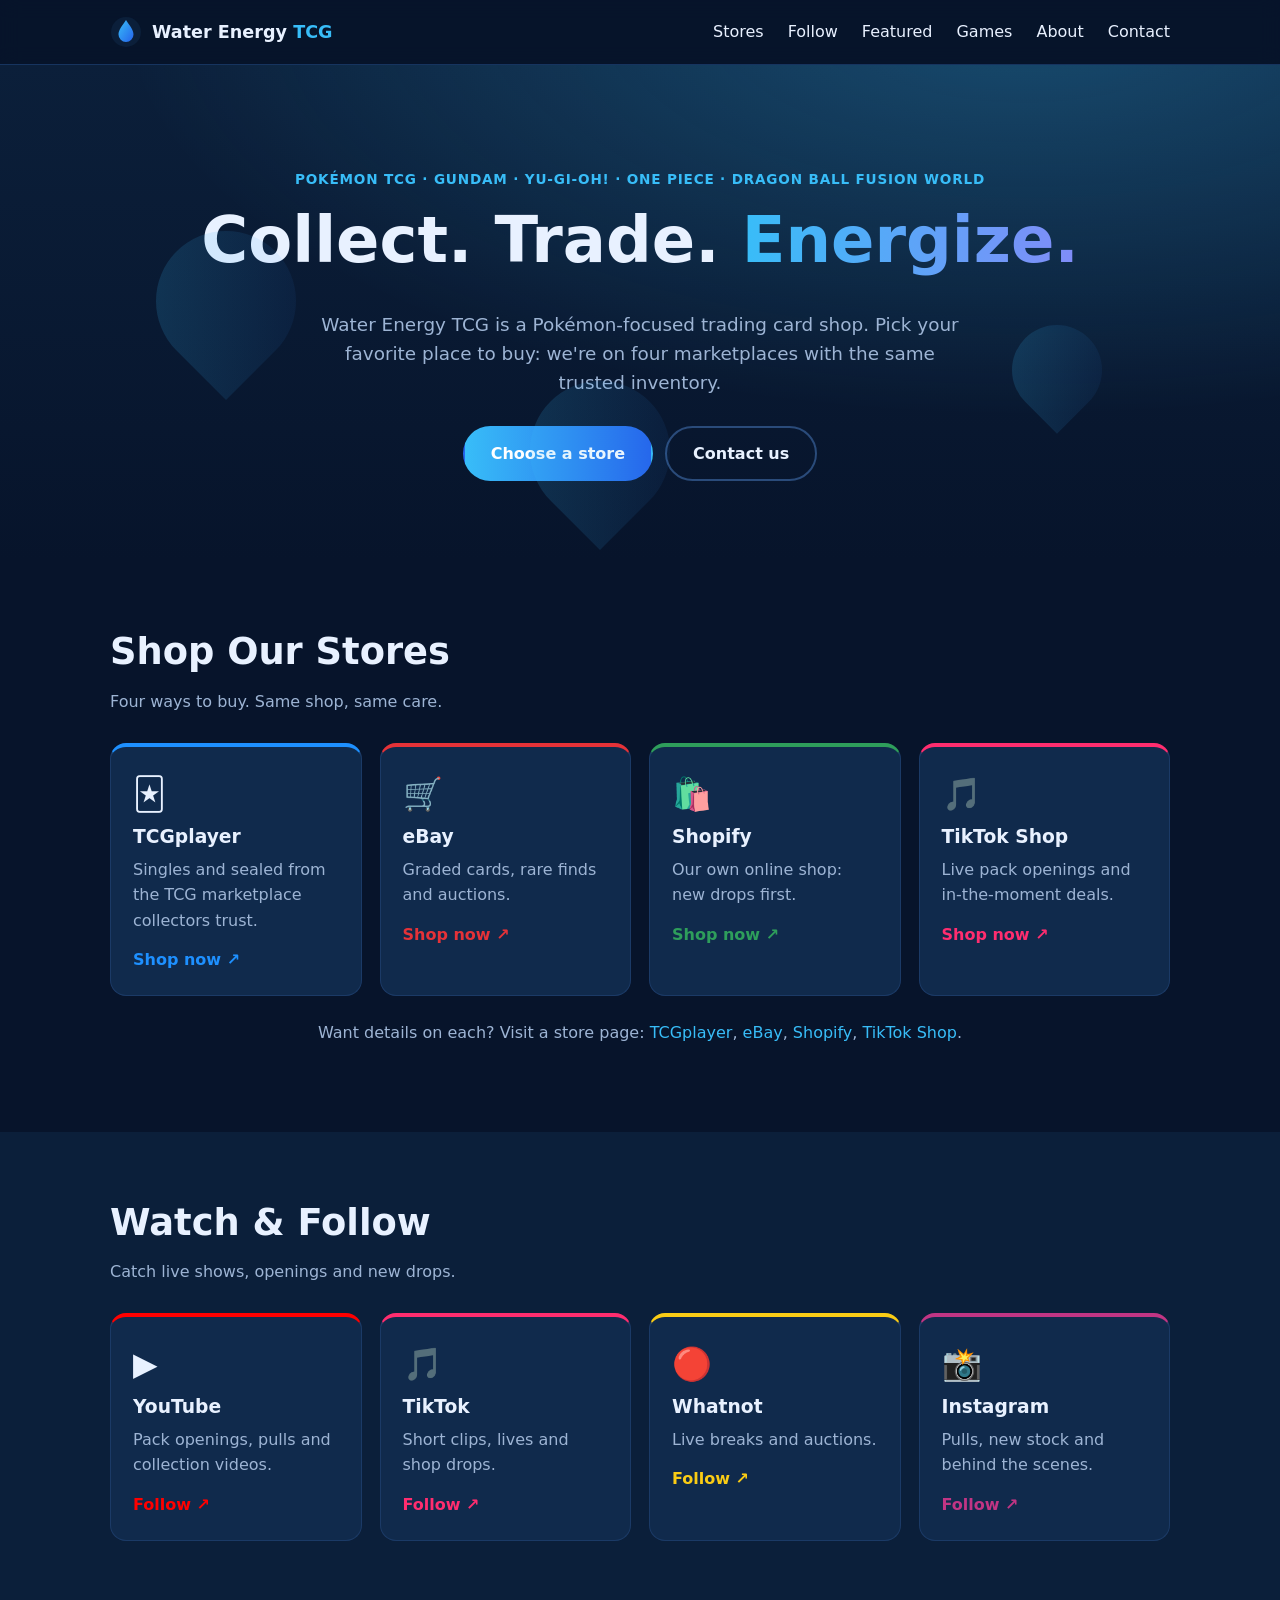
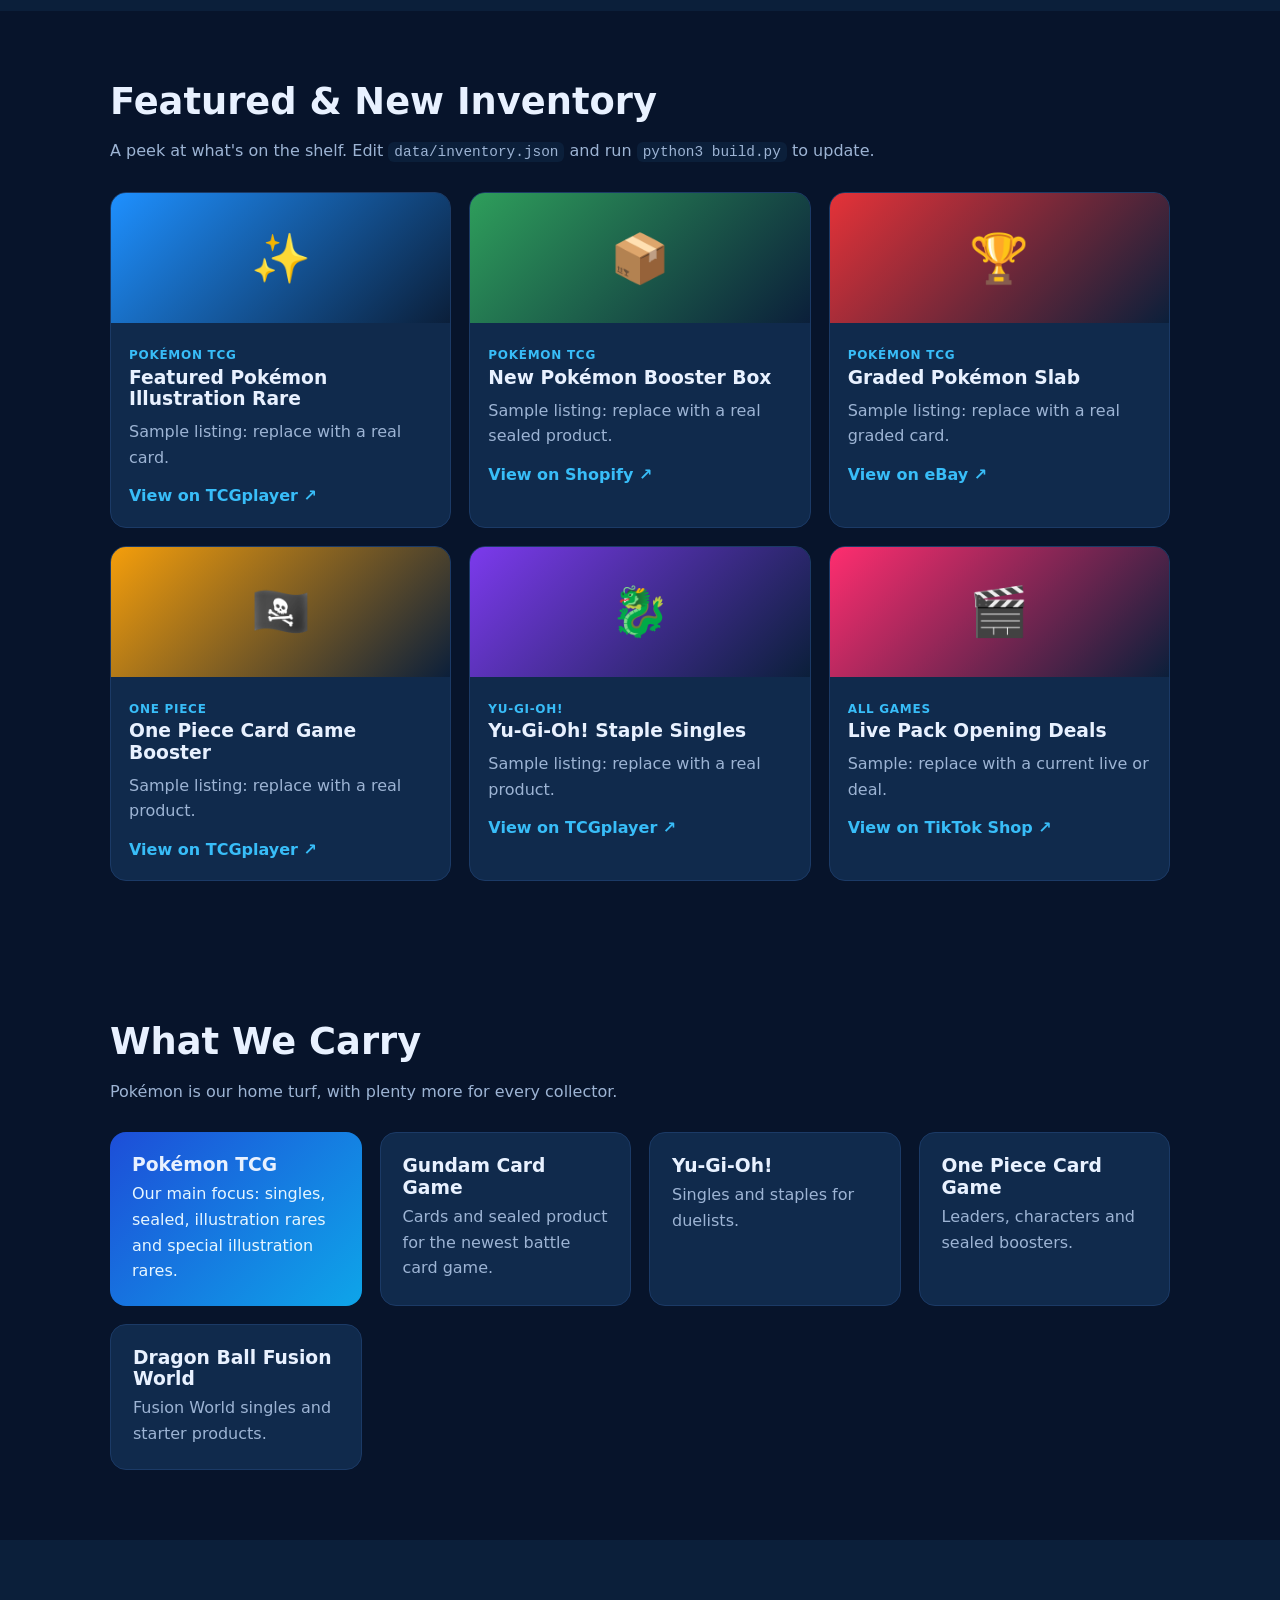
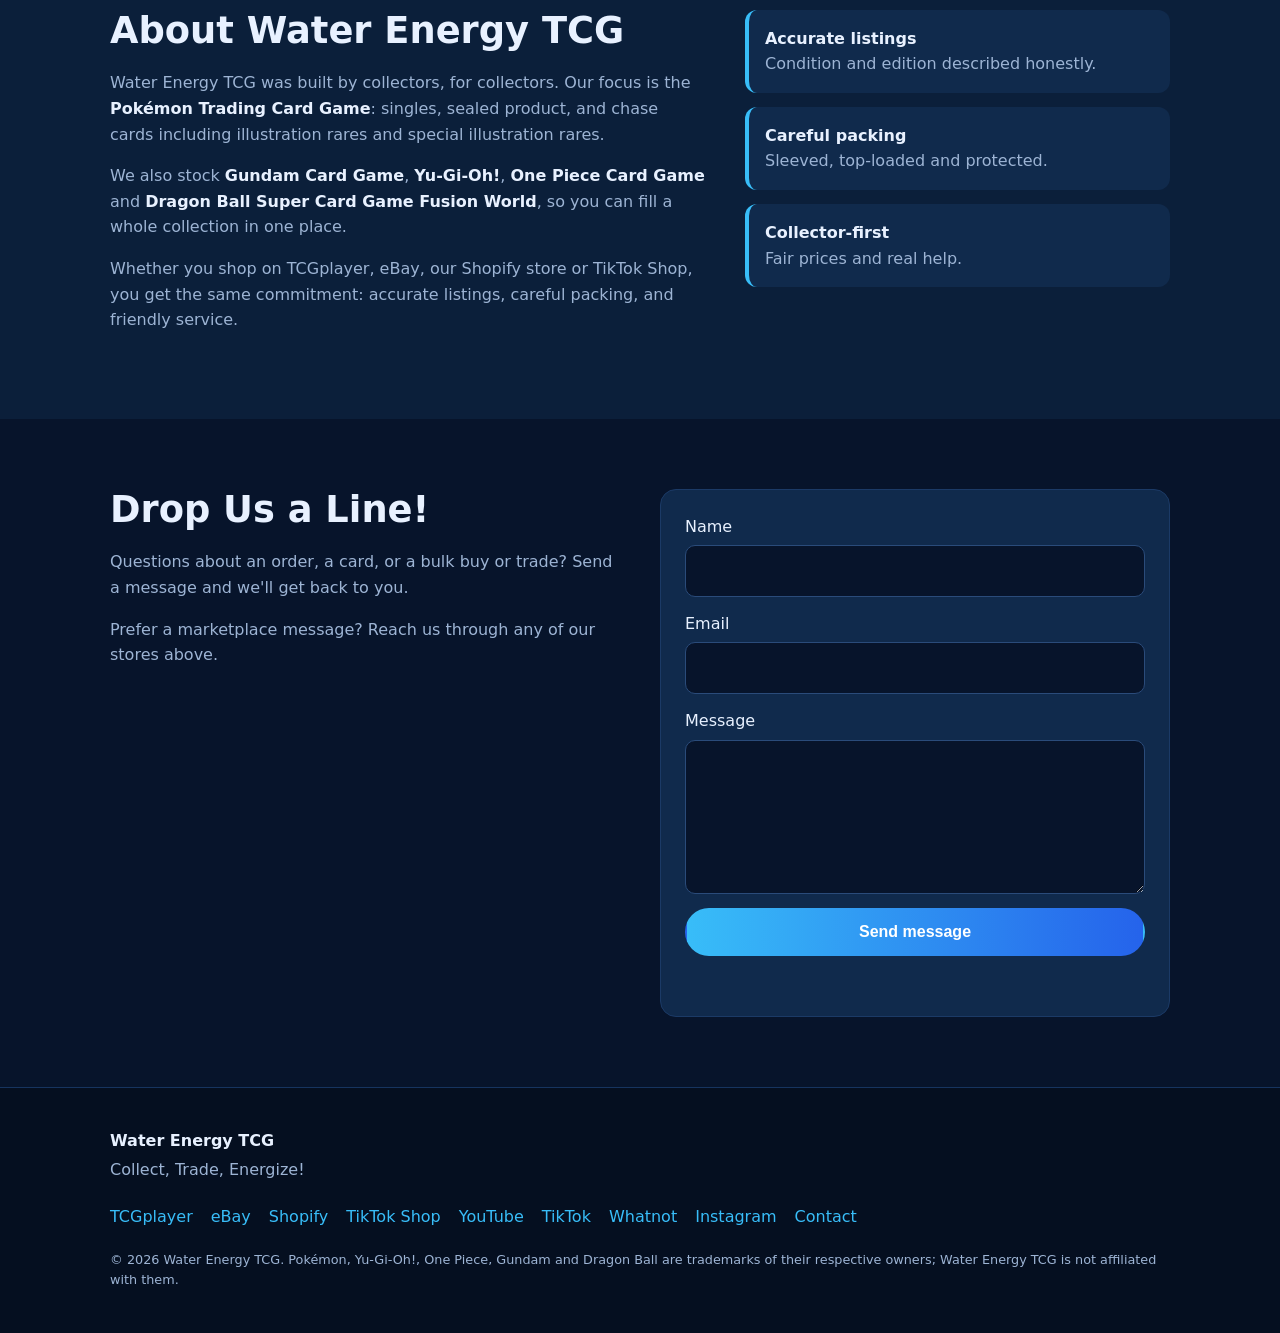
==== index.html @ dad3b875 "Publish the waterenergytcg.com static site. Add the finished site files at the repository root so Gi" ====
<!DOCTYPE html>
<html lang="en"><head>
<meta charset="utf-8"><meta name="viewport" content="width=device-width, initial-scale=1">
<title>Water Energy TCG | Pokémon TCG, Gundam, Yu-Gi-Oh!, One Piece & Dragon Ball Fusion World</title><meta name="description" content="Water Energy TCG is your hub for Pokémon TCG and more. Shop on TCGplayer, eBay, Shopify and TikTok Shop.">
<meta property="og:title" content="Water Energy TCG | Pokémon TCG, Gundam, Yu-Gi-Oh!, One Piece & Dragon Ball Fusion World"><meta property="og:description" content="Water Energy TCG is your hub for Pokémon TCG and more. Shop on TCGplayer, eBay, Shopify and TikTok Shop.">
<meta property="og:url" content="https://waterenergytcg.com/"><meta name="theme-color" content="#0b1f3a">
<link rel="icon" href="assets/favicon.svg" type="image/svg+xml">
<link rel="stylesheet" href="assets/style.css">
</head><body><header class="site-header"><div class="wrap bar">
<a class="brand" href="index.html"><svg class="logo" viewBox="0 0 32 32" aria-hidden="true"><use href="assets/favicon.svg#d"/></svg><span>Water Energy <b>TCG</b></span></a>
<button class="menu-btn" aria-label="Menu" aria-expanded="false">☰</button>
<nav class="nav" id="nav"><a href="index.html#stores">Stores</a><a href="index.html#follow">Follow</a><a href="index.html#featured">Featured</a><a href="index.html#games">Games</a><a href="index.html#about">About</a><a href="index.html#contact">Contact</a></nav>
</div></header>
<main>
<section class="hero"><div class="wrap hero-in">
<p class="eyebrow">Pokémon TCG · Gundam · Yu-Gi-Oh! · One Piece · Dragon Ball Fusion World</p>
<h1>Collect. Trade. <span class="grad">Energize.</span></h1>
<p class="lead">Water Energy TCG is a Pokémon-focused trading card shop. Pick your favorite place to buy: we're on four marketplaces with the same trusted inventory.</p>
<div class="cta"><a class="btn primary" href="#stores">Choose a store</a><a class="btn ghost" href="#contact">Contact us</a></div>
<div class="drops" aria-hidden="true"><i></i><i></i><i></i></div>
</div></section>

<section id="stores" class="sec"><div class="wrap">
<h2>Shop Our Stores</h2><p class="sub">Four ways to buy. Same shop, same care.</p>
<div class="grid four"><a class="card store" style="--c:#1e90ff" href="https://www.tcgplayer.com/" target="_blank" rel="noopener noreferrer">
<span class="ico">🃏</span><h3>TCGplayer</h3><p>Singles and sealed from the TCG marketplace collectors trust.</p><span class="go">Shop now ↗</span></a><a class="card store" style="--c:#e53238" href="https://www.ebay.com/" target="_blank" rel="noopener noreferrer">
<span class="ico">🛒</span><h3>eBay</h3><p>Graded cards, rare finds and auctions.</p><span class="go">Shop now ↗</span></a><a class="card store" style="--c:#2e9e5b" href="https://www.shopify.com/" target="_blank" rel="noopener noreferrer">
<span class="ico">🛍️</span><h3>Shopify</h3><p>Our own online shop: new drops first.</p><span class="go">Shop now ↗</span></a><a class="card store" style="--c:#ff2d6f" href="https://www.tiktok.com/@waterenergytcg3" target="_blank" rel="noopener noreferrer">
<span class="ico">🎵</span><h3>TikTok Shop</h3><p>Live pack openings and in-the-moment deals.</p><span class="go">Shop now ↗</span></a></div>
<p class="more">Want details on each? Visit a store page: <a href="stores/tcgplayer.html">TCGplayer</a>, <a href="stores/ebay.html">eBay</a>, <a href="stores/shopify.html">Shopify</a>, <a href="stores/tiktok-shop.html">TikTok Shop</a>.</p>
</div></section>

<section id="follow" class="sec alt"><div class="wrap">
<h2>Watch &amp; Follow</h2><p class="sub">Catch live shows, openings and new drops.</p>
<div class="grid four"><a class="card store" style="--c:#ff0000" href="https://youtube.com/@waterenergytcg?sub_confirmation=1" target="_blank" rel="noopener noreferrer"><span class="ico">▶️</span><h3>YouTube</h3><p>Pack openings, pulls and collection videos.</p><span class="go">Follow ↗</span></a><a class="card store" style="--c:#ff2d6f" href="https://www.tiktok.com/@waterenergytcg3" target="_blank" rel="noopener noreferrer"><span class="ico">🎵</span><h3>TikTok</h3><p>Short clips, lives and shop drops.</p><span class="go">Follow ↗</span></a><a class="card store" style="--c:#facc15" href="https://www.whatnot.com/s/Ch6DkTLa" target="_blank" rel="noopener noreferrer"><span class="ico">🔴</span><h3>Whatnot</h3><p>Live breaks and auctions.</p><span class="go">Follow ↗</span></a><a class="card store" style="--c:#c13584" href="https://www.instagram.com/waterenergytcg" target="_blank" rel="noopener noreferrer"><span class="ico">📸</span><h3>Instagram</h3><p>Pulls, new stock and behind the scenes.</p><span class="go">Follow ↗</span></a></div>
</div></section>

<section id="featured" class="sec"><div class="wrap">
<h2>Featured &amp; New Inventory</h2><p class="sub">A peek at what's on the shelf. Edit <code>data/inventory.json</code> and run <code>python3 build.py</code> to update.</p>
<div class="grid three"><article class="card item"><div class="thumb" style="--c:#1e90ff"><span>✨</span></div>
<div class="body"><span class="tag">Pokémon TCG</span><h3>Featured Pokémon Illustration Rare</h3><p>Sample listing: replace with a real card.</p>
<a class="link" href="https://www.tcgplayer.com/" target="_blank" rel="noopener noreferrer">View on TCGplayer ↗</a></div></article><article class="card item"><div class="thumb" style="--c:#2e9e5b"><span>📦</span></div>
<div class="body"><span class="tag">Pokémon TCG</span><h3>New Pokémon Booster Box</h3><p>Sample listing: replace with a real sealed product.</p>
<a class="link" href="https://www.shopify.com/" target="_blank" rel="noopener noreferrer">View on Shopify ↗</a></div></article><article class="card item"><div class="thumb" style="--c:#e53238"><span>🏆</span></div>
<div class="body"><span class="tag">Pokémon TCG</span><h3>Graded Pokémon Slab</h3><p>Sample listing: replace with a real graded card.</p>
<a class="link" href="https://www.ebay.com/" target="_blank" rel="noopener noreferrer">View on eBay ↗</a></div></article><article class="card item"><div class="thumb" style="--c:#f59e0b"><span>🏴‍☠️</span></div>
<div class="body"><span class="tag">One Piece</span><h3>One Piece Card Game Booster</h3><p>Sample listing: replace with a real product.</p>
<a class="link" href="https://www.tcgplayer.com/" target="_blank" rel="noopener noreferrer">View on TCGplayer ↗</a></div></article><article class="card item"><div class="thumb" style="--c:#7c3aed"><span>🐉</span></div>
<div class="body"><span class="tag">Yu-Gi-Oh!</span><h3>Yu-Gi-Oh! Staple Singles</h3><p>Sample listing: replace with a real product.</p>
<a class="link" href="https://www.tcgplayer.com/" target="_blank" rel="noopener noreferrer">View on TCGplayer ↗</a></div></article><article class="card item"><div class="thumb" style="--c:#ff2d6f"><span>🎬</span></div>
<div class="body"><span class="tag">All games</span><h3>Live Pack Opening Deals</h3><p>Sample: replace with a current live or deal.</p>
<a class="link" href="https://www.tiktok.com/" target="_blank" rel="noopener noreferrer">View on TikTok Shop ↗</a></div></article></div>
</div></section>

<section id="games" class="sec"><div class="wrap">
<h2>What We Carry</h2><p class="sub">Pokémon is our home turf, with plenty more for every collector.</p>
<div class="grid games"><div class="card game primary"><h3>Pokémon TCG</h3><p>Our main focus: singles, sealed, illustration rares and special illustration rares.</p></div><div class="card game "><h3>Gundam Card Game</h3><p>Cards and sealed product for the newest battle card game.</p></div><div class="card game "><h3>Yu-Gi-Oh!</h3><p>Singles and staples for duelists.</p></div><div class="card game "><h3>One Piece Card Game</h3><p>Leaders, characters and sealed boosters.</p></div><div class="card game "><h3>Dragon Ball Fusion World</h3><p>Fusion World singles and starter products.</p></div></div>
</div></section>

<section id="about" class="sec alt"><div class="wrap about">
<div><h2>About Water Energy TCG</h2>
<p>Water Energy TCG was built by collectors, for collectors. Our focus is the <strong>Pokémon Trading Card Game</strong>: singles, sealed product, and chase cards including illustration rares and special illustration rares.</p>
<p>We also stock <strong>Gundam Card Game</strong>, <strong>Yu-Gi-Oh!</strong>, <strong>One Piece Card Game</strong> and <strong>Dragon Ball Super Card Game Fusion World</strong>, so you can fill a whole collection in one place.</p>
<p>Whether you shop on TCGplayer, eBay, our Shopify store or TikTok Shop, you get the same commitment: accurate listings, careful packing, and friendly service.</p></div>
<ul class="pillars"><li><b>Accurate listings</b><span>Condition and edition described honestly.</span></li><li><b>Careful packing</b><span>Sleeved, top-loaded and protected.</span></li><li><b>Collector-first</b><span>Fair prices and real help.</span></li></ul>
</div></section>

<section id="contact" class="sec"><div class="wrap contact">
<div><h2>Drop Us a Line!</h2><p>Questions about an order, a card, or a bulk buy or trade? Send a message and we'll get back to you.</p>
<p class="mini">Prefer a marketplace message? Reach us through any of our stores above.</p></div>
<form id="contact-form" data-email="waterenergytcg@gmail.com" novalidate>
<label>Name<input name="name" required autocomplete="name"></label>
<label>Email<input name="email" type="email" required autocomplete="email"></label>
<label>Message<textarea name="message" rows="5" required></textarea></label>
<button class="btn primary" type="submit">Send message</button>
<p class="note" id="form-note" role="status"></p>
</form></div></section>
</main><footer class="site-footer"><div class="wrap foot">
<div><strong>Water Energy TCG</strong><p>Collect, Trade, Energize!</p></div>
<div class="flinks"><a href="stores/tcgplayer.html">TCGplayer</a><a href="stores/ebay.html">eBay</a><a href="stores/shopify.html">Shopify</a><a href="stores/tiktok-shop.html">TikTok Shop</a><a href="https://youtube.com/@waterenergytcg?sub_confirmation=1" target="_blank" rel="noopener noreferrer">YouTube</a><a href="https://www.tiktok.com/@waterenergytcg3" target="_blank" rel="noopener noreferrer">TikTok</a><a href="https://www.whatnot.com/s/Ch6DkTLa" target="_blank" rel="noopener noreferrer">Whatnot</a><a href="https://www.instagram.com/waterenergytcg" target="_blank" rel="noopener noreferrer">Instagram</a><a href="index.html#contact">Contact</a></div>
<p class="fine">© <span id="yr">2026</span> Water Energy TCG. Pokémon, Yu-Gi-Oh!, One Piece, Gundam and Dragon Ball are trademarks of their respective owners; Water Energy TCG is not affiliated with them.</p>
</div></footer><script src="assets/main.js"></script></body></html>
---- assets/style.css ----
:root{--bg:#07142b;--bg2:#0b1f3a;--card:#102a4c;--text:#e8f1ff;--mute:#9db4d4;--acc:#38bdf8;--acc2:#2563eb;--r:16px}
*{box-sizing:border-box}html{scroll-behavior:smooth}
body{margin:0;font:16px/1.6 system-ui,-apple-system,"Segoe UI",Roboto,sans-serif;background:var(--bg);color:var(--text)}
a{color:var(--acc);text-decoration:none}a:hover{text-decoration:underline}
code{background:#0b1f3a;padding:2px 6px;border-radius:6px;font-size:.9em}
.wrap{max-width:1100px;margin:0 auto;padding:0 20px}
h1,h2,h3{line-height:1.15;margin:0 0 .5em}h1{font-size:clamp(2.2rem,6vw,4rem)}h2{font-size:clamp(1.6rem,4vw,2.3rem)}
.site-header{position:sticky;top:0;z-index:20;background:rgba(7,20,43,.9);backdrop-filter:blur(10px);border-bottom:1px solid #16345f}
.bar{display:flex;align-items:center;justify-content:space-between;height:64px}
.brand{display:flex;align-items:center;gap:10px;color:var(--text);font-weight:600;font-size:1.1rem}.brand:hover{text-decoration:none}.brand b{color:var(--acc)}
.logo{width:32px;height:32px}
.nav{display:flex;gap:24px}.nav a{color:var(--text);font-weight:500}.nav a:hover{color:var(--acc);text-decoration:none}
.menu-btn{display:none;background:none;border:1px solid #2a4b7a;color:var(--text);font-size:1.3rem;border-radius:8px;padding:4px 12px;cursor:pointer}
.hero{position:relative;overflow:hidden;padding:90px 0 80px;background:radial-gradient(900px 400px at 80% -10%,rgba(56,189,248,.28),transparent),linear-gradient(180deg,var(--bg2),var(--bg));text-align:center}
.hero.small{padding:60px 0;background:radial-gradient(700px 300px at 50% -20%,var(--c),transparent),linear-gradient(180deg,var(--bg2),var(--bg))}
.hero-in{position:relative;z-index:1}.eyebrow{color:var(--acc);font-weight:600;font-size:.85rem;letter-spacing:.06em;text-transform:uppercase}
.grad{background:linear-gradient(90deg,#38bdf8,#818cf8);-webkit-background-clip:text;background-clip:text;color:transparent}
.lead{max-width:640px;margin:0 auto 28px;color:var(--mute);font-size:1.15rem}
.cta{display:flex;gap:12px;justify-content:center;flex-wrap:wrap}
.btn{display:inline-block;padding:13px 26px;border-radius:999px;font-weight:600;border:2px solid transparent;cursor:pointer;font-size:1rem}
.btn:hover{text-decoration:none;transform:translateY(-2px)}
.btn.primary{background:linear-gradient(90deg,var(--acc),var(--acc2));color:#fff}
.btn.ghost{border-color:#2a4b7a;color:var(--text)}
.drops i{position:absolute;width:140px;height:140px;border-radius:50% 50% 50% 0;transform:rotate(-45deg);background:linear-gradient(135deg,rgba(56,189,248,.18),rgba(37,99,235,.05));animation:fl 8s ease-in-out infinite}
.drops i:nth-child(1){left:6%;top:20%}.drops i:nth-child(2){right:8%;top:50%;width:90px;height:90px;animation-delay:-3s}.drops i:nth-child(3){left:40%;bottom:-40px;animation-delay:-5s}
@keyframes fl{50%{translate:0 -18px}}
.sec{padding:70px 0}.sec.alt{background:var(--bg2)}.sub{color:var(--mute);margin-top:-.2em;margin-bottom:28px}
.grid{display:grid;gap:18px}.grid.four{grid-template-columns:repeat(4,1fr)}.grid.three{grid-template-columns:repeat(3,1fr)}.grid.games{grid-template-columns:repeat(auto-fit,minmax(200px,1fr))}
.card{background:var(--card);border:1px solid #1b3a66;border-radius:var(--r);padding:22px;transition:.2s}
.card.store{display:block;color:var(--text);border-top:4px solid var(--c)}.card.store:hover{transform:translateY(-4px);text-decoration:none;box-shadow:0 12px 30px rgba(0,0,0,.35)}
.card.store p{color:var(--mute);margin:0 0 14px}.go{color:var(--c);font-weight:700}
.ico{font-size:2rem;display:block;margin-bottom:6px}.ico.big{font-size:3rem}
.card.game h3{margin-bottom:.3em}.card.game p{margin:0;color:var(--mute)}.card.game.primary{background:linear-gradient(135deg,#1d4ed8,#0ea5e9);border:0}.card.game.primary p{color:#e6f6ff}
.item{padding:0;overflow:hidden}.thumb{height:130px;display:grid;place-items:center;background:linear-gradient(135deg,var(--c),#0b1f3a);font-size:3rem}
.item .body{padding:18px}.item p{color:var(--mute);margin:.3em 0 .8em}.tag{font-size:.75rem;text-transform:uppercase;letter-spacing:.06em;color:var(--acc);font-weight:700}.link{font-weight:600}
.more{margin-top:24px;color:var(--mute);text-align:center}
.about{display:grid;grid-template-columns:1.4fr 1fr;gap:40px;align-items:start}.about p{color:var(--mute)}.about strong{color:var(--text)}
.pillars{list-style:none;margin:0;padding:0;display:grid;gap:14px}.pillars li{background:var(--card);border-left:4px solid var(--acc);border-radius:12px;padding:16px}.pillars b,.pillars span{display:block}.pillars span{color:var(--mute)}
.contact{display:grid;grid-template-columns:1fr 1fr;gap:40px}.contact p{color:var(--mute)}
form{display:grid;gap:14px;background:var(--card);padding:24px;border-radius:var(--r);border:1px solid #1b3a66}
label{display:grid;gap:6px;font-weight:500}
input,textarea{font:inherit;background:#07142b;color:var(--text);border:1px solid #2a4b7a;border-radius:10px;padding:12px}
input:focus,textarea:focus{outline:2px solid var(--acc);border-color:transparent}.note{margin:0;color:var(--acc);min-height:1.4em}
.crumb{display:inline-block;margin-bottom:14px;color:var(--mute)}
.two{display:grid;grid-template-columns:1.3fr 1fr;gap:30px}.checks{list-style:none;padding:0;margin:0;display:grid;gap:12px}
.checks li{padding-left:30px;position:relative}.checks li:before{content:"✓";position:absolute;left:0;color:var(--acc);font-weight:800}
.chips{display:flex;gap:12px;flex-wrap:wrap}.chip{background:var(--card);border:1px solid #2a4b7a;padding:10px 20px;border-radius:999px;font-weight:600}
.site-footer{background:#050f20;padding:40px 0;border-top:1px solid #16345f}.foot{display:grid;gap:18px}.foot p{margin:.2em 0;color:var(--mute)}
.flinks{display:flex;gap:18px;flex-wrap:wrap}.fine{font-size:.8rem}
@media(max-width:900px){.grid.four{grid-template-columns:repeat(2,1fr)}.grid.three{grid-template-columns:1fr 1fr}.about,.contact,.two{grid-template-columns:1fr}}
@media(max-width:640px){.menu-btn{display:block}.nav{display:none;position:absolute;top:64px;left:0;right:0;flex-direction:column;gap:0;background:var(--bg2);border-bottom:1px solid #16345f}.nav.open{display:flex}.nav a{padding:14px 20px;border-top:1px solid #16345f}
.grid.four,.grid.three{grid-template-columns:1fr}.hero{padding:60px 0}.sec{padding:50px 0}}
@media(prefers-reduced-motion:reduce){*{animation:none!important;transition:none!important}}
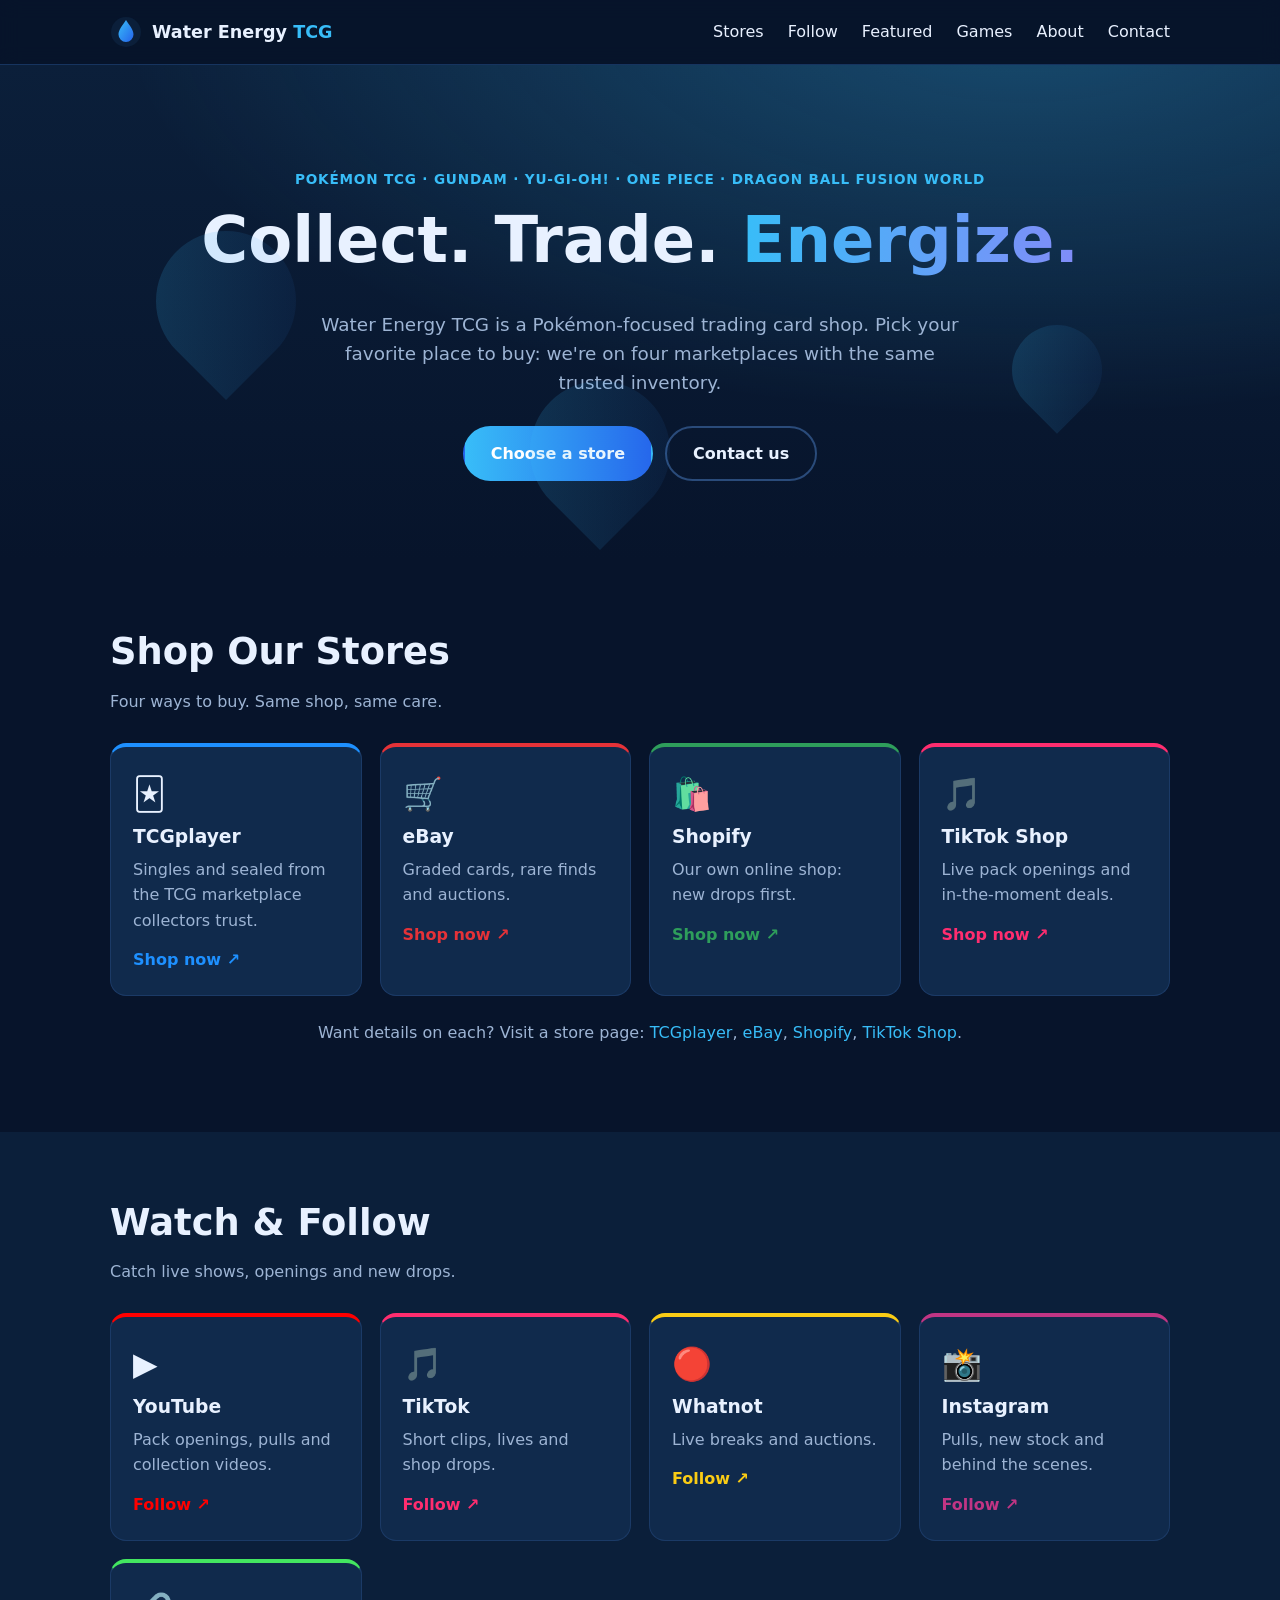
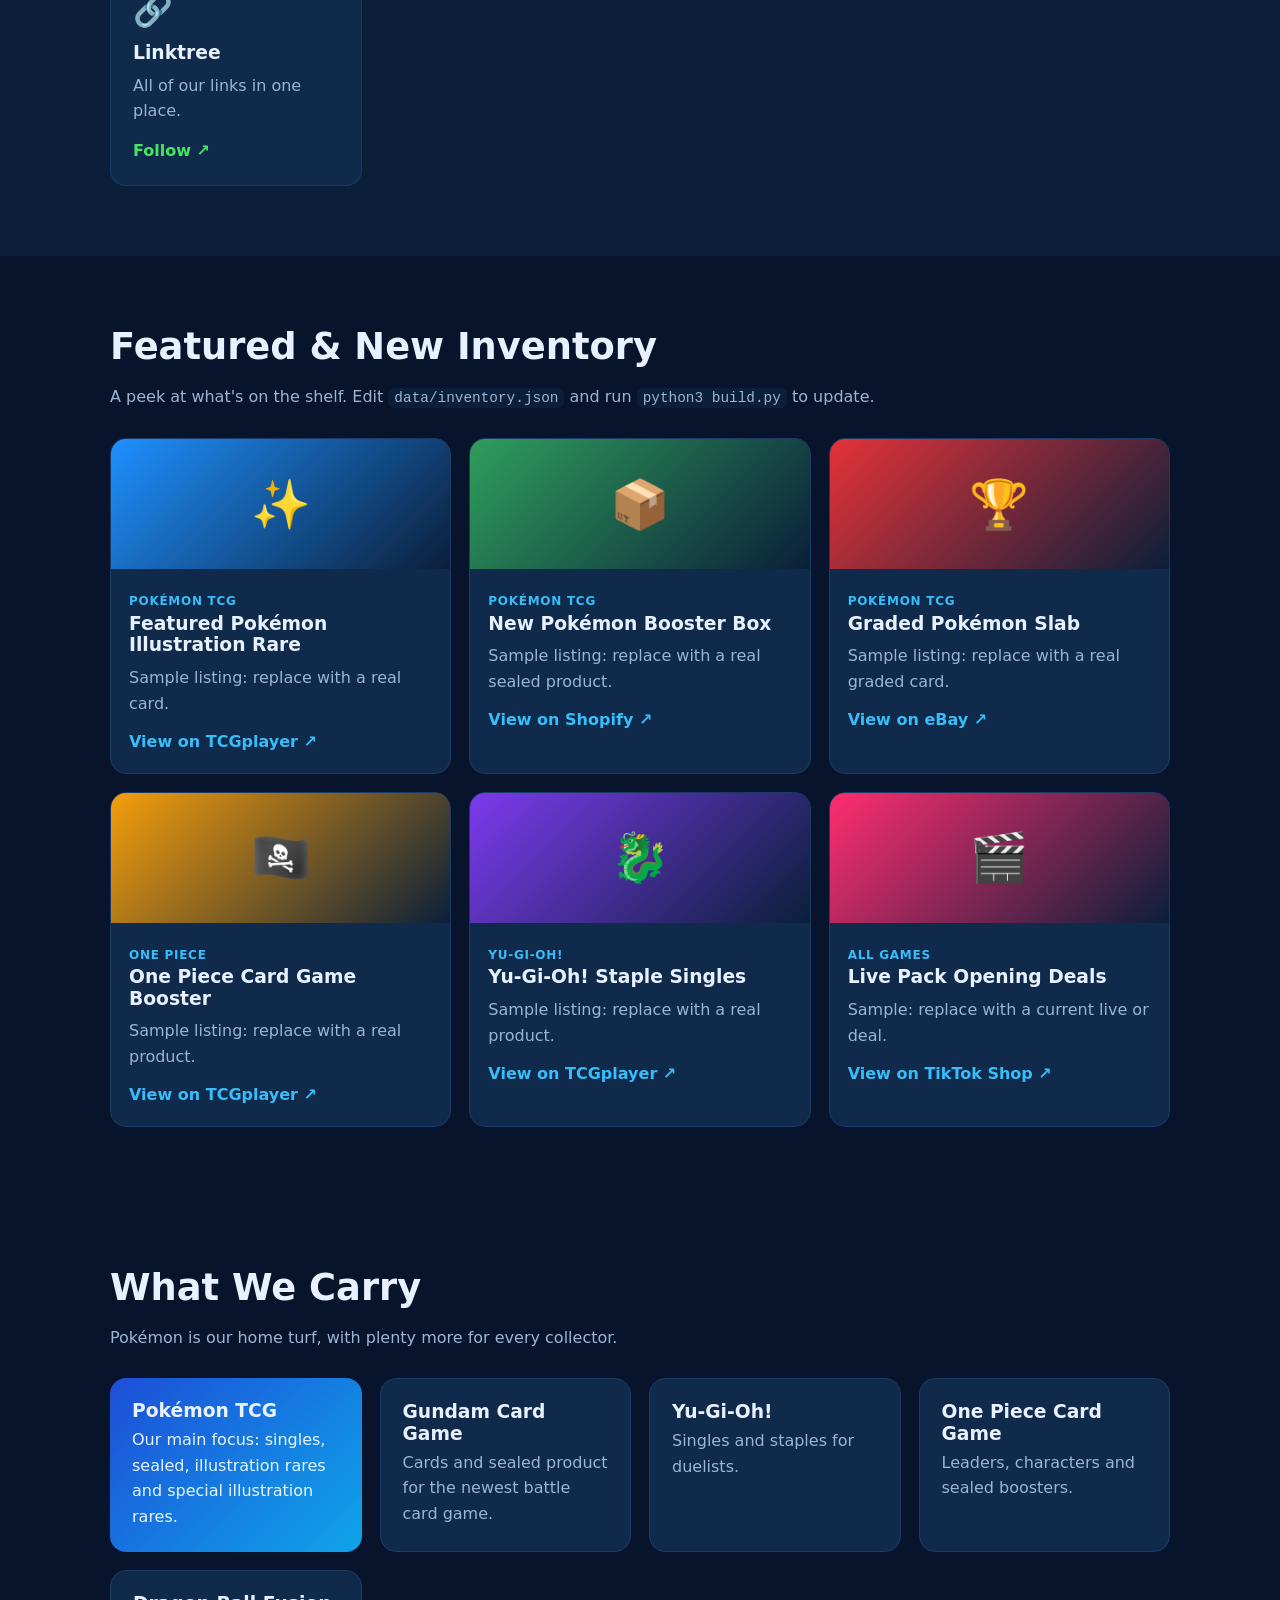
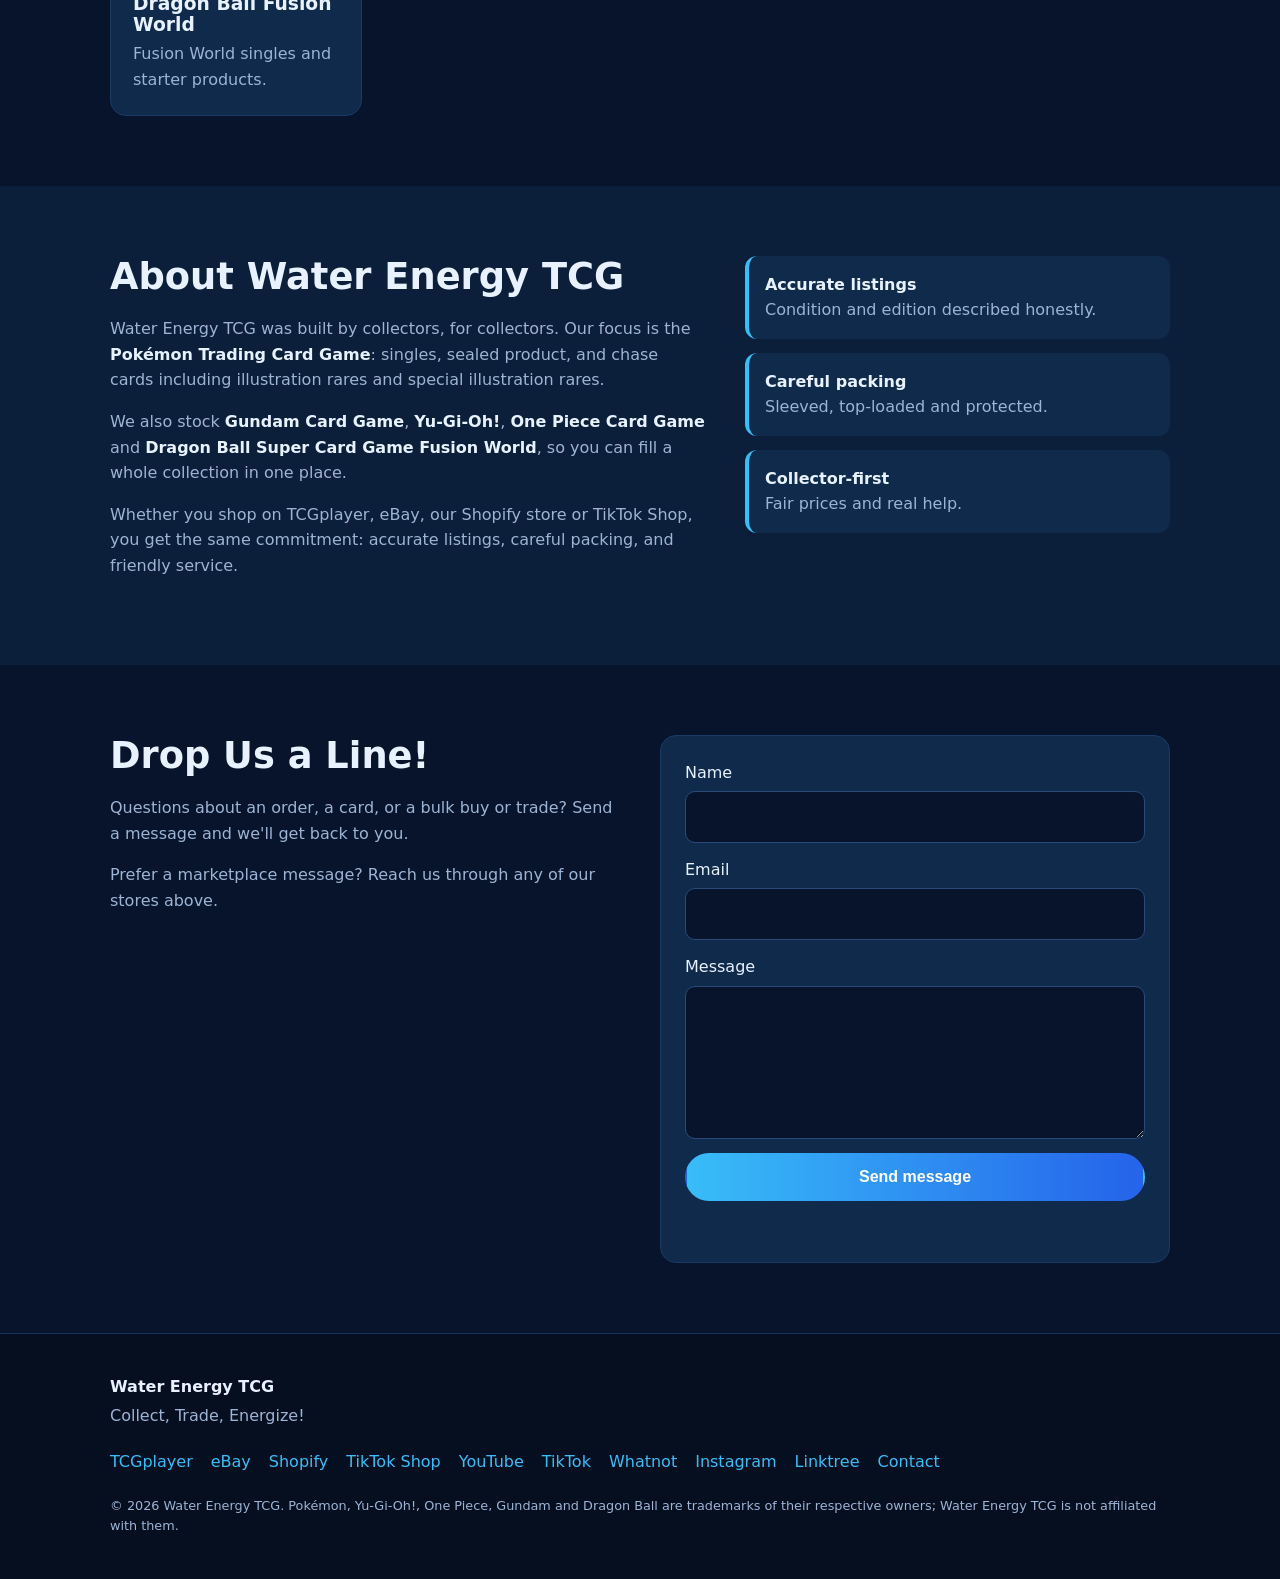
==== commit 73d9380f: "Add Linktree as the last follow link. Keep the site as the primary destination and list Linktree aft" ====
--- a/index.html
+++ b/index.html
@@ -32,7 +32,7 @@
 
 <section id="follow" class="sec alt"><div class="wrap">
 <h2>Watch &amp; Follow</h2><p class="sub">Catch live shows, openings and new drops.</p>
-<div class="grid four"><a class="card store" style="--c:#ff0000" href="https://youtube.com/@waterenergytcg?sub_confirmation=1" target="_blank" rel="noopener noreferrer"><span class="ico">▶️</span><h3>YouTube</h3><p>Pack openings, pulls and collection videos.</p><span class="go">Follow ↗</span></a><a class="card store" style="--c:#ff2d6f" href="https://www.tiktok.com/@waterenergytcg3" target="_blank" rel="noopener noreferrer"><span class="ico">🎵</span><h3>TikTok</h3><p>Short clips, lives and shop drops.</p><span class="go">Follow ↗</span></a><a class="card store" style="--c:#facc15" href="https://www.whatnot.com/s/Ch6DkTLa" target="_blank" rel="noopener noreferrer"><span class="ico">🔴</span><h3>Whatnot</h3><p>Live breaks and auctions.</p><span class="go">Follow ↗</span></a><a class="card store" style="--c:#c13584" href="https://www.instagram.com/waterenergytcg" target="_blank" rel="noopener noreferrer"><span class="ico">📸</span><h3>Instagram</h3><p>Pulls, new stock and behind the scenes.</p><span class="go">Follow ↗</span></a></div>
+<div class="grid four"><a class="card store" style="--c:#ff0000" href="https://youtube.com/@waterenergytcg?sub_confirmation=1" target="_blank" rel="noopener noreferrer"><span class="ico">▶️</span><h3>YouTube</h3><p>Pack openings, pulls and collection videos.</p><span class="go">Follow ↗</span></a><a class="card store" style="--c:#ff2d6f" href="https://www.tiktok.com/@waterenergytcg3" target="_blank" rel="noopener noreferrer"><span class="ico">🎵</span><h3>TikTok</h3><p>Short clips, lives and shop drops.</p><span class="go">Follow ↗</span></a><a class="card store" style="--c:#facc15" href="https://www.whatnot.com/s/Ch6DkTLa" target="_blank" rel="noopener noreferrer"><span class="ico">🔴</span><h3>Whatnot</h3><p>Live breaks and auctions.</p><span class="go">Follow ↗</span></a><a class="card store" style="--c:#c13584" href="https://www.instagram.com/waterenergytcg" target="_blank" rel="noopener noreferrer"><span class="ico">📸</span><h3>Instagram</h3><p>Pulls, new stock and behind the scenes.</p><span class="go">Follow ↗</span></a><a class="card store" style="--c:#43e660" href="https://linktr.ee/waterenergytcg" target="_blank" rel="noopener noreferrer"><span class="ico">🔗</span><h3>Linktree</h3><p>All of our links in one place.</p><span class="go">Follow ↗</span></a></div>
 </div></section>
 
 <section id="featured" class="sec"><div class="wrap">
@@ -77,6 +77,6 @@
 </form></div></section>
 </main><footer class="site-footer"><div class="wrap foot">
 <div><strong>Water Energy TCG</strong><p>Collect, Trade, Energize!</p></div>
-<div class="flinks"><a href="stores/tcgplayer.html">TCGplayer</a><a href="stores/ebay.html">eBay</a><a href="stores/shopify.html">Shopify</a><a href="stores/tiktok-shop.html">TikTok Shop</a><a href="https://youtube.com/@waterenergytcg?sub_confirmation=1" target="_blank" rel="noopener noreferrer">YouTube</a><a href="https://www.tiktok.com/@waterenergytcg3" target="_blank" rel="noopener noreferrer">TikTok</a><a href="https://www.whatnot.com/s/Ch6DkTLa" target="_blank" rel="noopener noreferrer">Whatnot</a><a href="https://www.instagram.com/waterenergytcg" target="_blank" rel="noopener noreferrer">Instagram</a><a href="index.html#contact">Contact</a></div>
+<div class="flinks"><a href="stores/tcgplayer.html">TCGplayer</a><a href="stores/ebay.html">eBay</a><a href="stores/shopify.html">Shopify</a><a href="stores/tiktok-shop.html">TikTok Shop</a><a href="https://youtube.com/@waterenergytcg?sub_confirmation=1" target="_blank" rel="noopener noreferrer">YouTube</a><a href="https://www.tiktok.com/@waterenergytcg3" target="_blank" rel="noopener noreferrer">TikTok</a><a href="https://www.whatnot.com/s/Ch6DkTLa" target="_blank" rel="noopener noreferrer">Whatnot</a><a href="https://www.instagram.com/waterenergytcg" target="_blank" rel="noopener noreferrer">Instagram</a><a href="https://linktr.ee/waterenergytcg" target="_blank" rel="noopener noreferrer">Linktree</a><a href="index.html#contact">Contact</a></div>
 <p class="fine">© <span id="yr">2026</span> Water Energy TCG. Pokémon, Yu-Gi-Oh!, One Piece, Gundam and Dragon Ball are trademarks of their respective owners; Water Energy TCG is not affiliated with them.</p>
 </div></footer><script src="assets/main.js"></script></body></html>
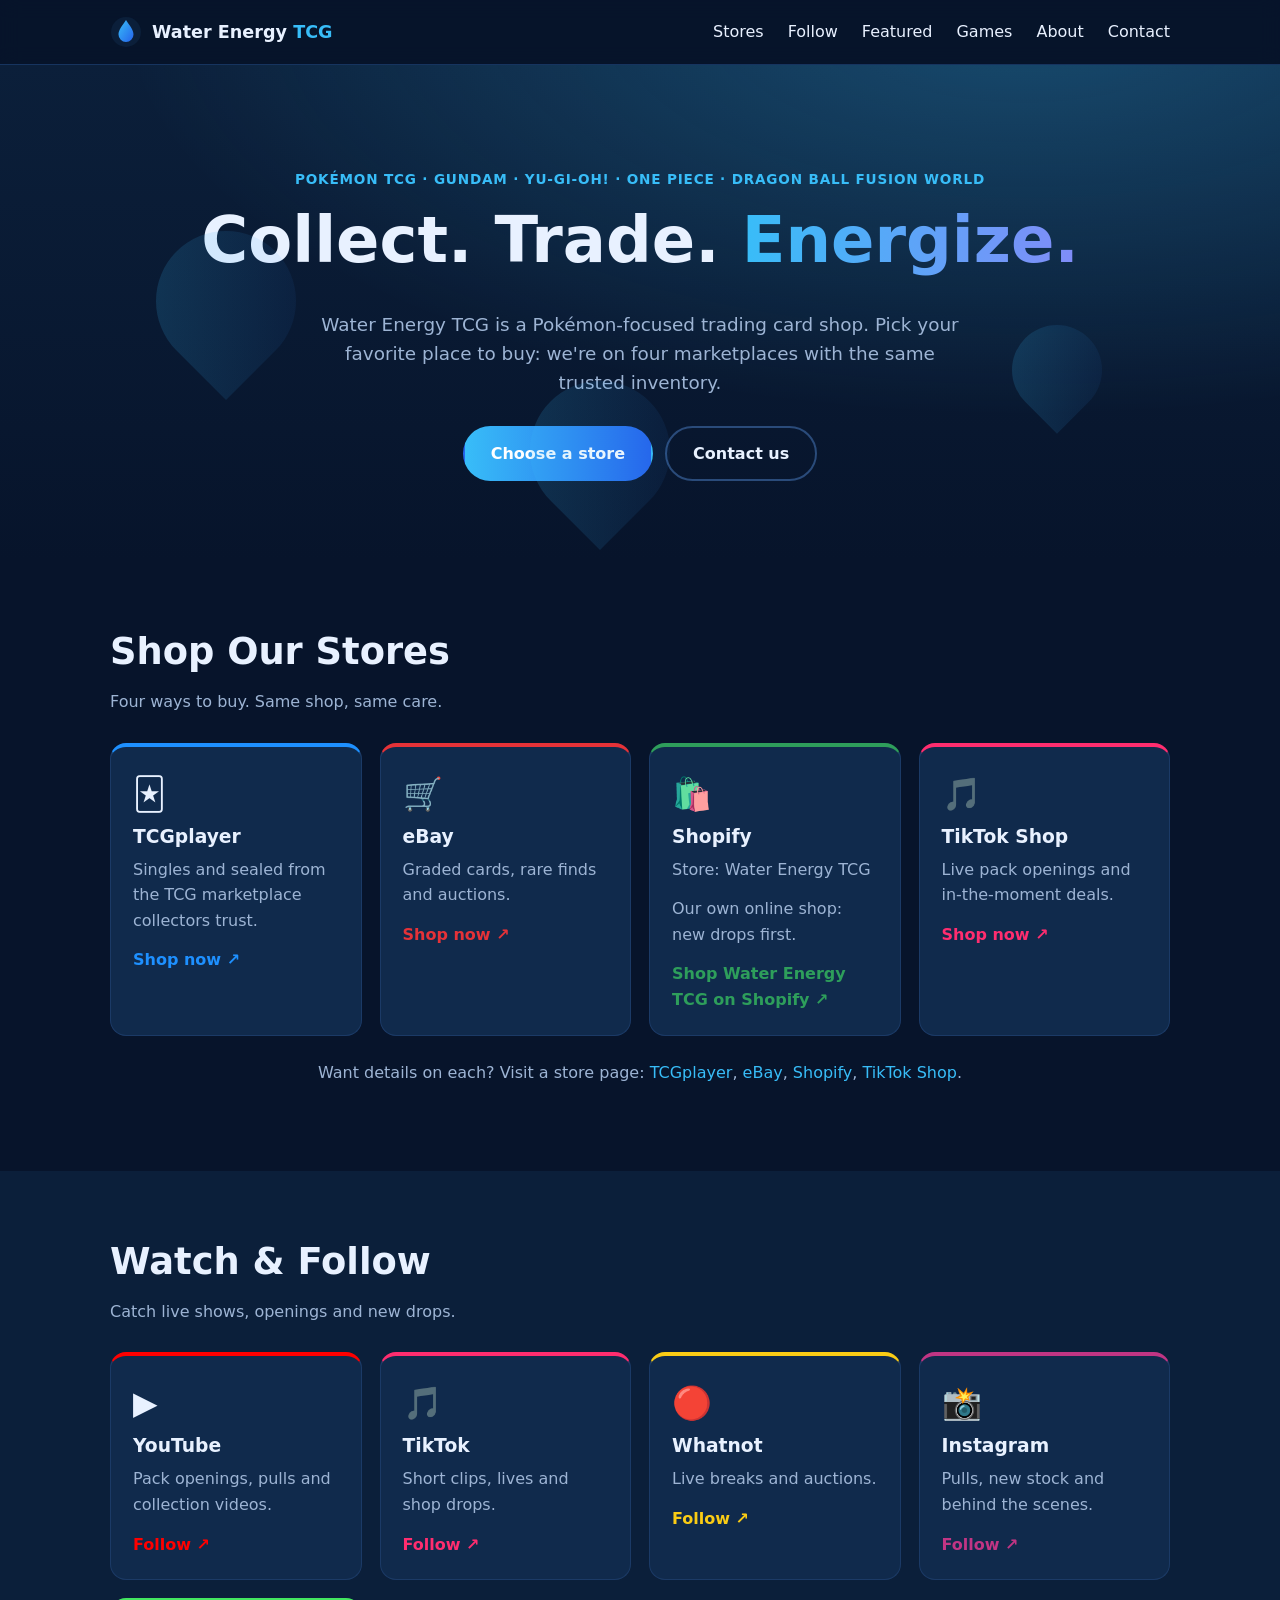
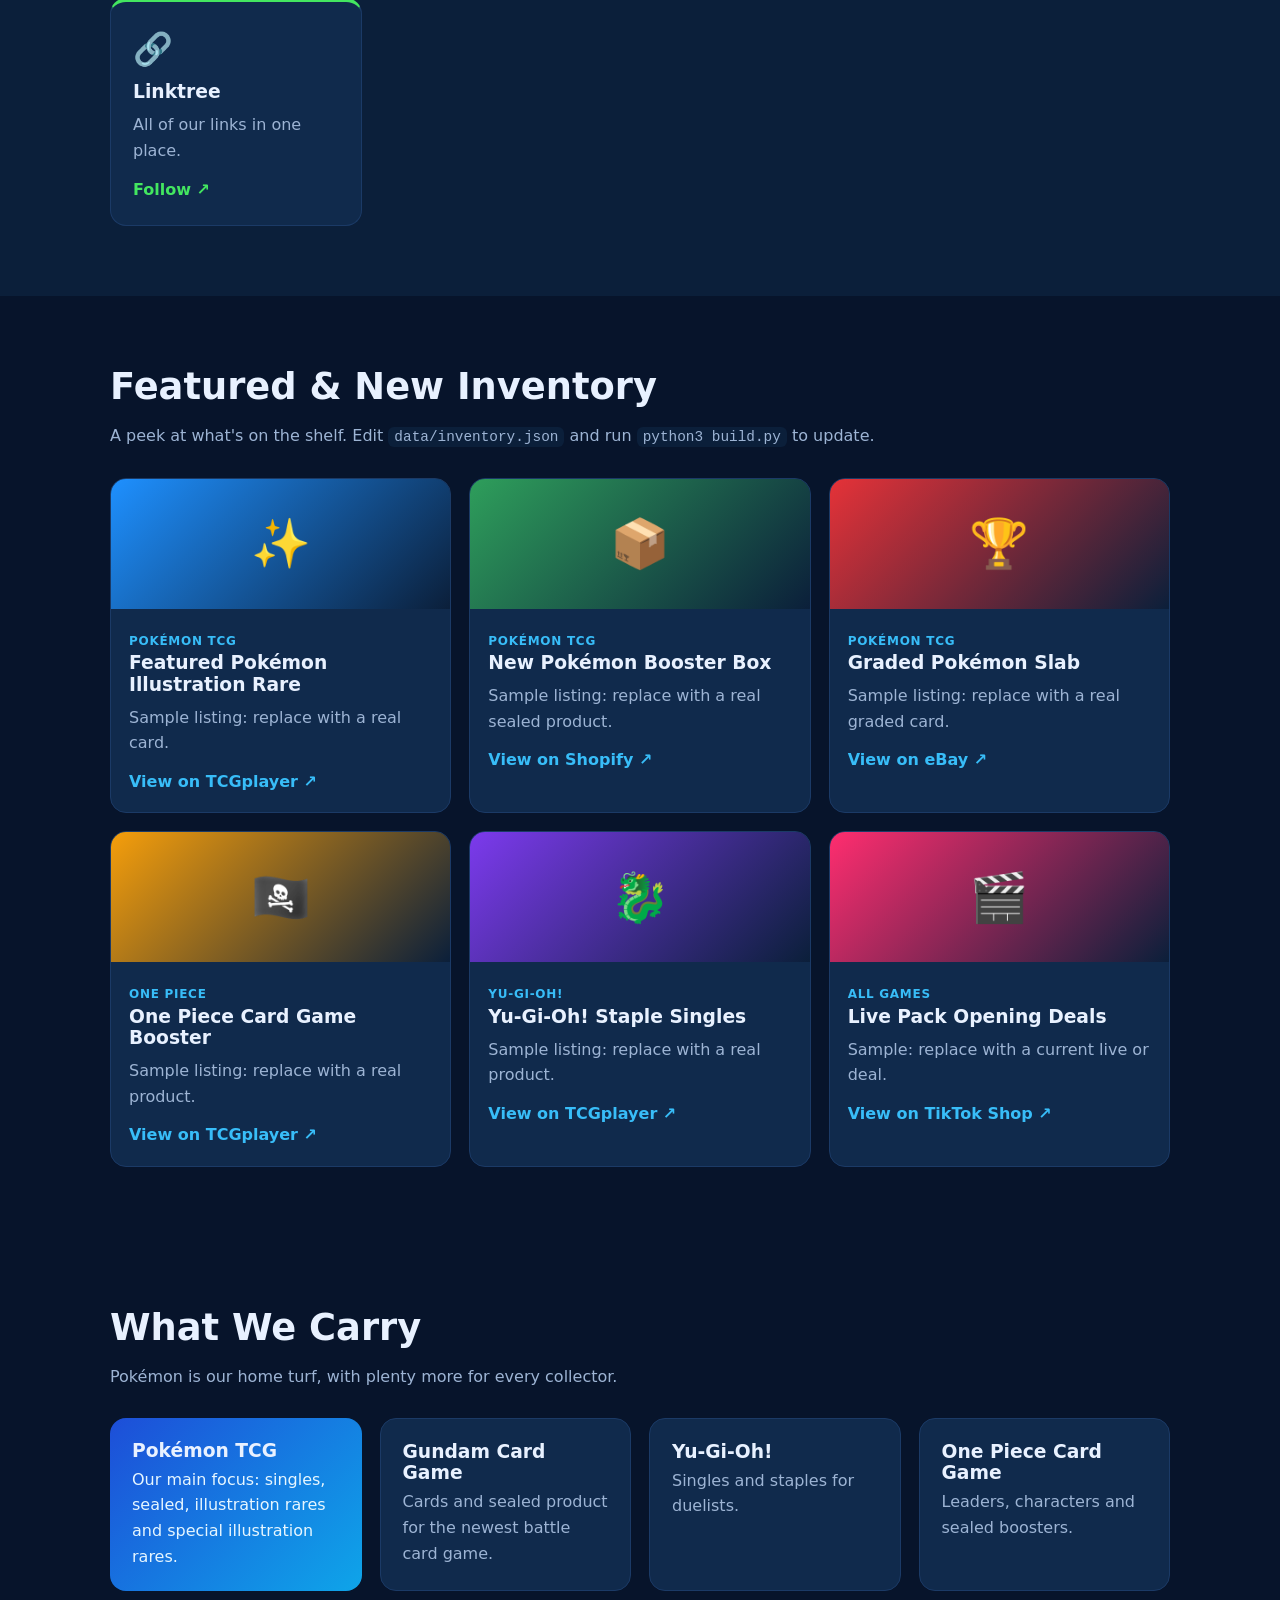
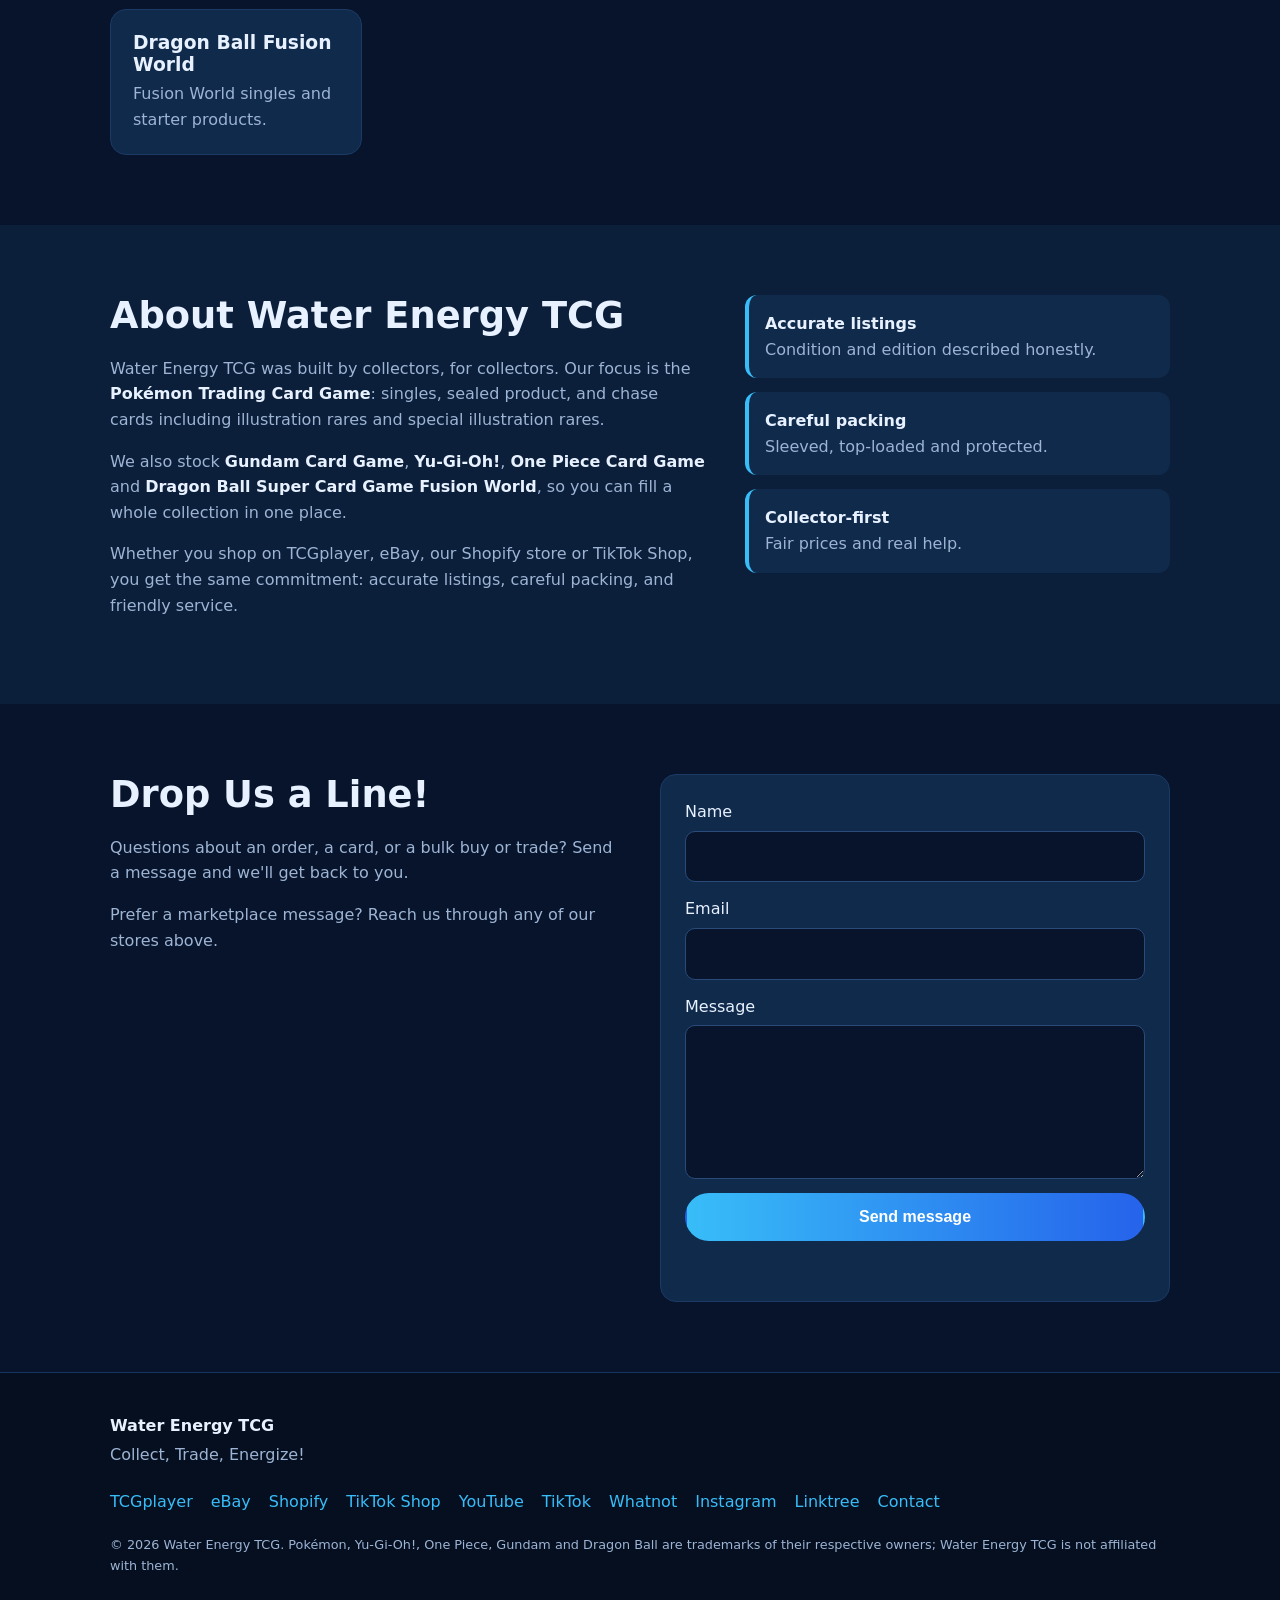
==== commit ec9fae6b: "Point Shopify at the live Water Energy TCG shop. Use https://sqrzws-jq.myshopify.com for the store a" ====
--- a/index.html
+++ b/index.html
@@ -2,10 +2,59 @@
 <html lang="en"><head>
 <meta charset="utf-8"><meta name="viewport" content="width=device-width, initial-scale=1">
 <title>Water Energy TCG | Pokémon TCG, Gundam, Yu-Gi-Oh!, One Piece & Dragon Ball Fusion World</title><meta name="description" content="Water Energy TCG is your hub for Pokémon TCG and more. Shop on TCGplayer, eBay, Shopify and TikTok Shop.">
+<link rel="canonical" href="https://waterenergytcg.com/">
+<meta property="og:type" content="website">
+<meta property="og:site_name" content="Water Energy TCG">
 <meta property="og:title" content="Water Energy TCG | Pokémon TCG, Gundam, Yu-Gi-Oh!, One Piece & Dragon Ball Fusion World"><meta property="og:description" content="Water Energy TCG is your hub for Pokémon TCG and more. Shop on TCGplayer, eBay, Shopify and TikTok Shop.">
-<meta property="og:url" content="https://waterenergytcg.com/"><meta name="theme-color" content="#0b1f3a">
+<meta property="og:url" content="https://waterenergytcg.com/">
+<meta property="og:image" content="https://waterenergytcg.com/assets/og-image.png">
+<meta property="og:image:width" content="1200">
+<meta property="og:image:height" content="630">
+<meta property="og:image:alt" content="Water Energy TCG. Collect, Trade, Energize!">
+<meta name="twitter:card" content="summary_large_image">
+<meta name="twitter:title" content="Water Energy TCG | Pokémon TCG, Gundam, Yu-Gi-Oh!, One Piece & Dragon Ball Fusion World">
+<meta name="twitter:description" content="Water Energy TCG is your hub for Pokémon TCG and more. Shop on TCGplayer, eBay, Shopify and TikTok Shop.">
+<meta name="twitter:image" content="https://waterenergytcg.com/assets/og-image.png">
+<meta name="twitter:image:alt" content="Water Energy TCG. Collect, Trade, Energize!">
+<meta name="theme-color" content="#0b1f3a">
 <link rel="icon" href="assets/favicon.svg" type="image/svg+xml">
 <link rel="stylesheet" href="assets/style.css">
+<script type="application/ld+json">
+{
+  "@context": "https://schema.org",
+  "@graph": [
+    {
+      "@type": "Organization",
+      "@id": "https://waterenergytcg.com/#organization",
+      "name": "Water Energy TCG",
+      "alternateName": "waterenergytcg",
+      "url": "https://waterenergytcg.com/",
+      "logo": "https://waterenergytcg.com/assets/favicon.svg",
+      "email": "waterenergytcg@gmail.com",
+      "slogan": "Collect, Trade, Energize!",
+      "sameAs": [
+        "https://www.tcgplayer.com/sellers/waterenergytcg/8ad00ed8",
+        "https://www.ebay.com/usr/waterenergytcg",
+        "https://sqrzws-jq.myshopify.com",
+        "https://www.tiktok.com/@waterenergytcg3",
+        "https://youtube.com/@waterenergytcg?sub_confirmation=1",
+        "https://www.whatnot.com/s/Ch6DkTLa",
+        "https://www.instagram.com/waterenergytcg",
+        "https://linktr.ee/waterenergytcg"
+      ]
+    },
+    {
+      "@type": "WebSite",
+      "@id": "https://waterenergytcg.com/#website",
+      "name": "Water Energy TCG",
+      "url": "https://waterenergytcg.com/",
+      "publisher": {
+        "@id": "https://waterenergytcg.com/#organization"
+      }
+    }
+  ]
+}
+</script>
 </head><body><header class="site-header"><div class="wrap bar">
 <a class="brand" href="index.html"><svg class="logo" viewBox="0 0 32 32" aria-hidden="true"><use href="assets/favicon.svg#d"/></svg><span>Water Energy <b>TCG</b></span></a>
 <button class="menu-btn" aria-label="Menu" aria-expanded="false">☰</button>
@@ -22,10 +71,10 @@
 
 <section id="stores" class="sec"><div class="wrap">
 <h2>Shop Our Stores</h2><p class="sub">Four ways to buy. Same shop, same care.</p>
-<div class="grid four"><a class="card store" style="--c:#1e90ff" href="https://www.tcgplayer.com/" target="_blank" rel="noopener noreferrer">
-<span class="ico">🃏</span><h3>TCGplayer</h3><p>Singles and sealed from the TCG marketplace collectors trust.</p><span class="go">Shop now ↗</span></a><a class="card store" style="--c:#e53238" href="https://www.ebay.com/" target="_blank" rel="noopener noreferrer">
-<span class="ico">🛒</span><h3>eBay</h3><p>Graded cards, rare finds and auctions.</p><span class="go">Shop now ↗</span></a><a class="card store" style="--c:#2e9e5b" href="https://www.shopify.com/" target="_blank" rel="noopener noreferrer">
-<span class="ico">🛍️</span><h3>Shopify</h3><p>Our own online shop: new drops first.</p><span class="go">Shop now ↗</span></a><a class="card store" style="--c:#ff2d6f" href="https://www.tiktok.com/@waterenergytcg3" target="_blank" rel="noopener noreferrer">
+<div class="grid four"><a class="card store" style="--c:#1e90ff" href="https://www.tcgplayer.com/sellers/waterenergytcg/8ad00ed8" target="_blank" rel="noopener noreferrer">
+<span class="ico">🃏</span><h3>TCGplayer</h3><p>Singles and sealed from the TCG marketplace collectors trust.</p><span class="go">Shop now ↗</span></a><a class="card store" style="--c:#e53238" href="https://www.ebay.com/usr/waterenergytcg" target="_blank" rel="noopener noreferrer">
+<span class="ico">🛒</span><h3>eBay</h3><p>Graded cards, rare finds and auctions.</p><span class="go">Shop now ↗</span></a><a class="card store" style="--c:#2e9e5b" href="https://sqrzws-jq.myshopify.com" target="_blank" rel="noopener noreferrer">
+<span class="ico">🛍️</span><h3>Shopify</h3><p>Store: Water Energy TCG</p><p>Our own online shop: new drops first.</p><span class="go">Shop Water Energy TCG on Shopify ↗</span></a><a class="card store" style="--c:#ff2d6f" href="https://www.tiktok.com/@waterenergytcg3" target="_blank" rel="noopener noreferrer">
 <span class="ico">🎵</span><h3>TikTok Shop</h3><p>Live pack openings and in-the-moment deals.</p><span class="go">Shop now ↗</span></a></div>
 <p class="more">Want details on each? Visit a store page: <a href="stores/tcgplayer.html">TCGplayer</a>, <a href="stores/ebay.html">eBay</a>, <a href="stores/shopify.html">Shopify</a>, <a href="stores/tiktok-shop.html">TikTok Shop</a>.</p>
 </div></section>
@@ -39,15 +88,15 @@
 <h2>Featured &amp; New Inventory</h2><p class="sub">A peek at what's on the shelf. Edit <code>data/inventory.json</code> and run <code>python3 build.py</code> to update.</p>
 <div class="grid three"><article class="card item"><div class="thumb" style="--c:#1e90ff"><span>✨</span></div>
 <div class="body"><span class="tag">Pokémon TCG</span><h3>Featured Pokémon Illustration Rare</h3><p>Sample listing: replace with a real card.</p>
-<a class="link" href="https://www.tcgplayer.com/" target="_blank" rel="noopener noreferrer">View on TCGplayer ↗</a></div></article><article class="card item"><div class="thumb" style="--c:#2e9e5b"><span>📦</span></div>
+<a class="link" href="https://www.tcgplayer.com/sellers/waterenergytcg/8ad00ed8" target="_blank" rel="noopener noreferrer">View on TCGplayer ↗</a></div></article><article class="card item"><div class="thumb" style="--c:#2e9e5b"><span>📦</span></div>
 <div class="body"><span class="tag">Pokémon TCG</span><h3>New Pokémon Booster Box</h3><p>Sample listing: replace with a real sealed product.</p>
-<a class="link" href="https://www.shopify.com/" target="_blank" rel="noopener noreferrer">View on Shopify ↗</a></div></article><article class="card item"><div class="thumb" style="--c:#e53238"><span>🏆</span></div>
+<a class="link" href="https://sqrzws-jq.myshopify.com" target="_blank" rel="noopener noreferrer">View on Shopify ↗</a></div></article><article class="card item"><div class="thumb" style="--c:#e53238"><span>🏆</span></div>
 <div class="body"><span class="tag">Pokémon TCG</span><h3>Graded Pokémon Slab</h3><p>Sample listing: replace with a real graded card.</p>
-<a class="link" href="https://www.ebay.com/" target="_blank" rel="noopener noreferrer">View on eBay ↗</a></div></article><article class="card item"><div class="thumb" style="--c:#f59e0b"><span>🏴‍☠️</span></div>
+<a class="link" href="https://www.ebay.com/usr/waterenergytcg" target="_blank" rel="noopener noreferrer">View on eBay ↗</a></div></article><article class="card item"><div class="thumb" style="--c:#f59e0b"><span>🏴‍☠️</span></div>
 <div class="body"><span class="tag">One Piece</span><h3>One Piece Card Game Booster</h3><p>Sample listing: replace with a real product.</p>
-<a class="link" href="https://www.tcgplayer.com/" target="_blank" rel="noopener noreferrer">View on TCGplayer ↗</a></div></article><article class="card item"><div class="thumb" style="--c:#7c3aed"><span>🐉</span></div>
+<a class="link" href="https://www.tcgplayer.com/sellers/waterenergytcg/8ad00ed8" target="_blank" rel="noopener noreferrer">View on TCGplayer ↗</a></div></article><article class="card item"><div class="thumb" style="--c:#7c3aed"><span>🐉</span></div>
 <div class="body"><span class="tag">Yu-Gi-Oh!</span><h3>Yu-Gi-Oh! Staple Singles</h3><p>Sample listing: replace with a real product.</p>
-<a class="link" href="https://www.tcgplayer.com/" target="_blank" rel="noopener noreferrer">View on TCGplayer ↗</a></div></article><article class="card item"><div class="thumb" style="--c:#ff2d6f"><span>🎬</span></div>
+<a class="link" href="https://www.tcgplayer.com/sellers/waterenergytcg/8ad00ed8" target="_blank" rel="noopener noreferrer">View on TCGplayer ↗</a></div></article><article class="card item"><div class="thumb" style="--c:#ff2d6f"><span>🎬</span></div>
 <div class="body"><span class="tag">All games</span><h3>Live Pack Opening Deals</h3><p>Sample: replace with a current live or deal.</p>
 <a class="link" href="https://www.tiktok.com/" target="_blank" rel="noopener noreferrer">View on TikTok Shop ↗</a></div></article></div>
 </div></section>
